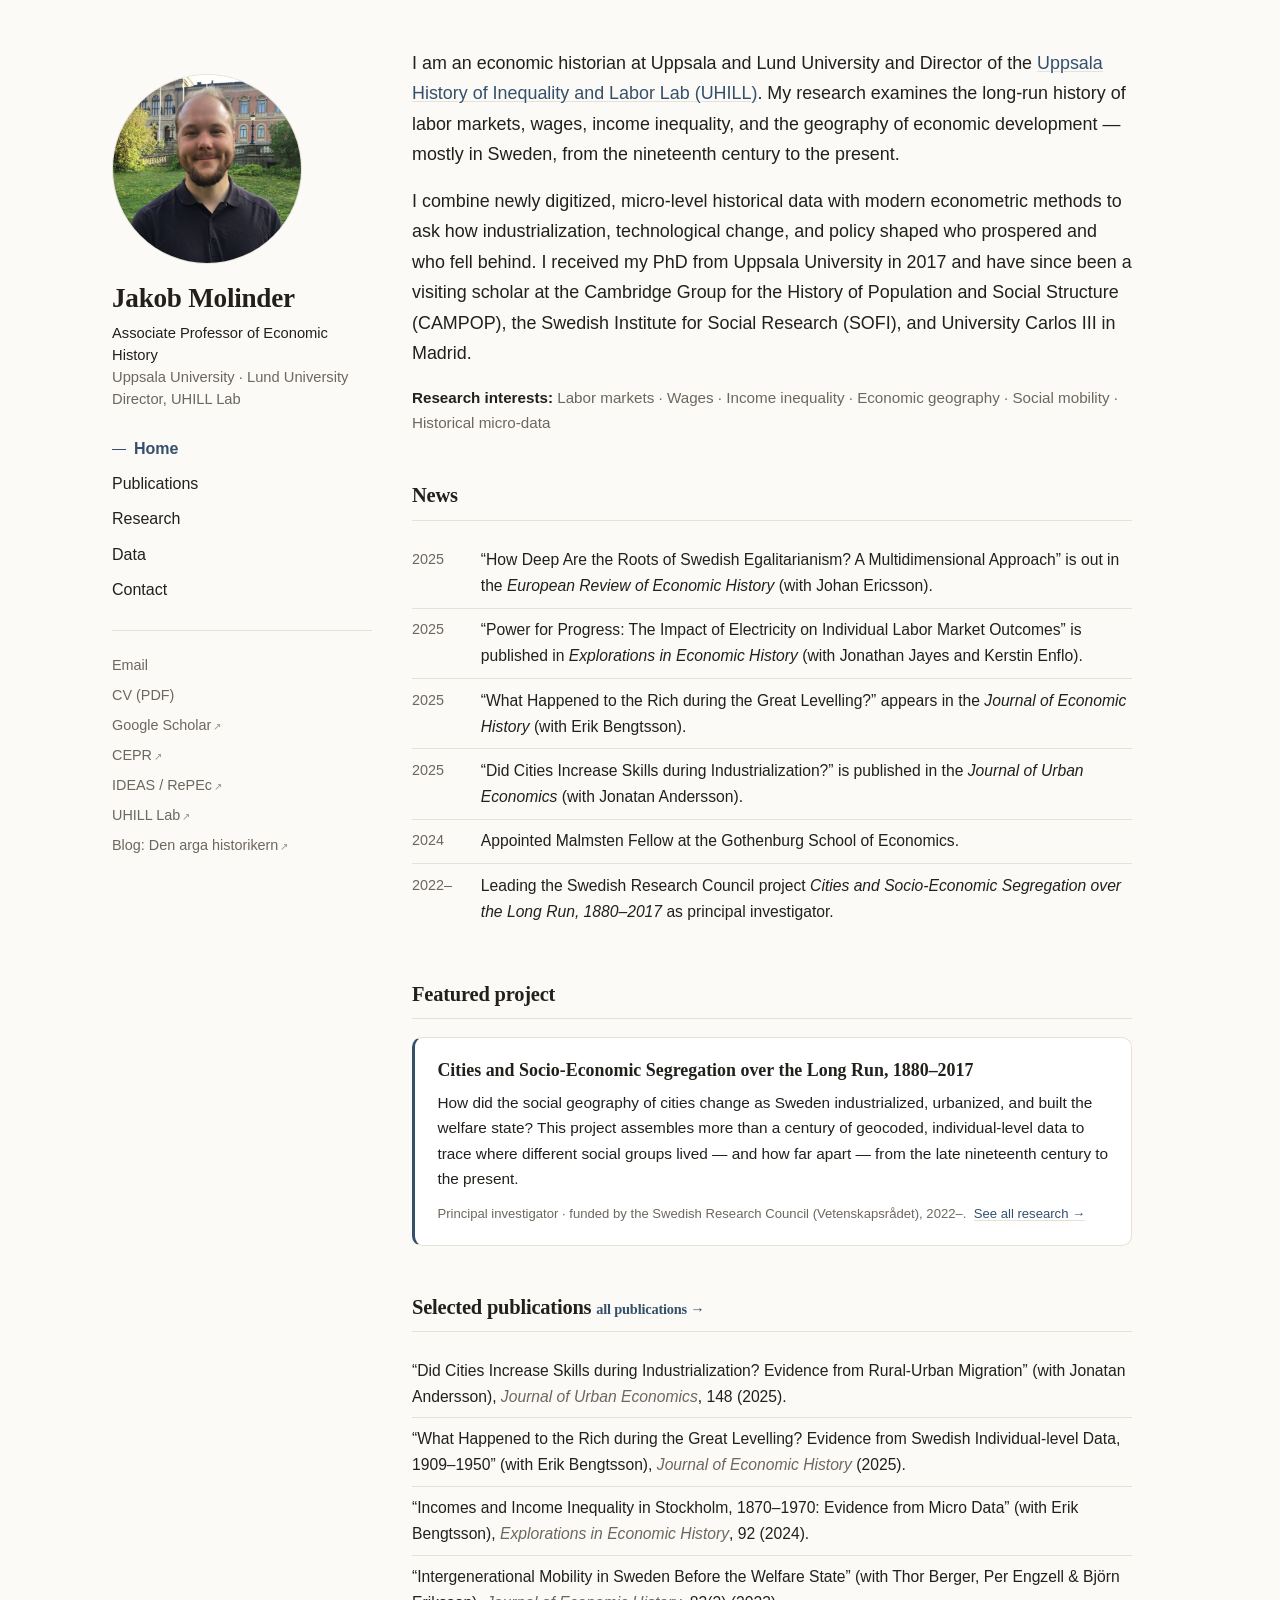
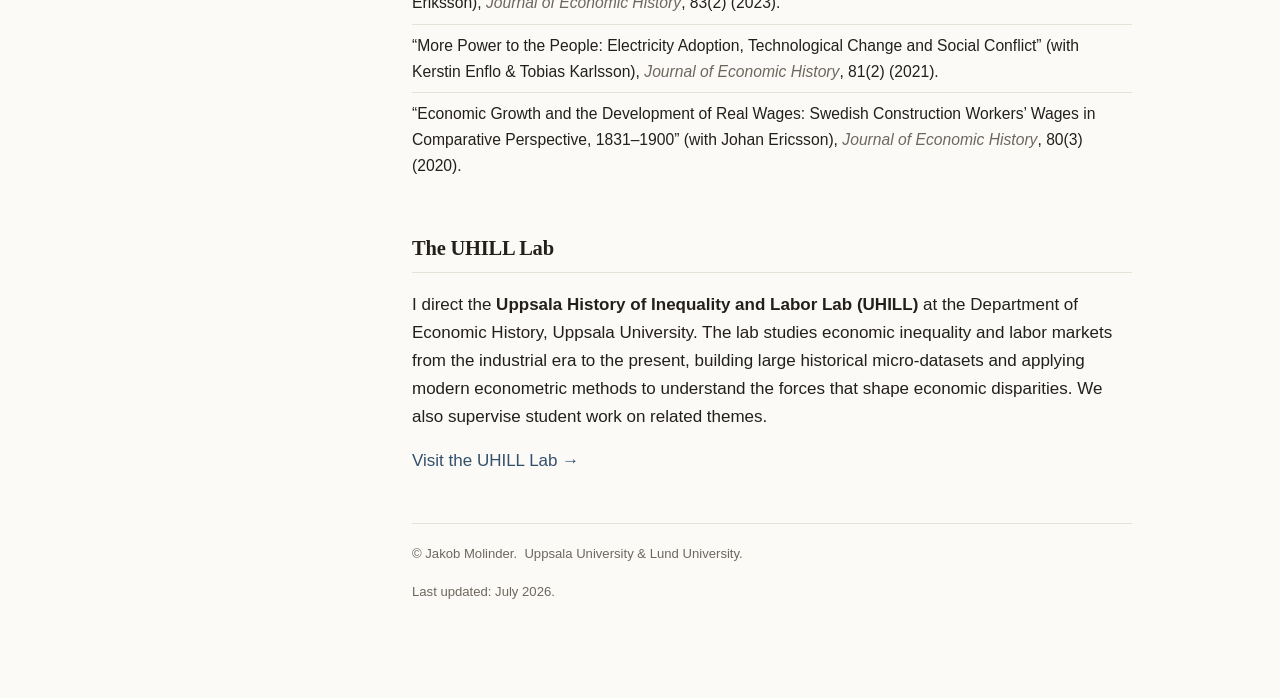
==== index.html @ d07f3fa7 "Initial commit: static personal academic site Rebuild of jakobmolinder.com as a dependency-free stat" ====
<!DOCTYPE html>
<html lang="en">
<head>
  <meta charset="utf-8">
  <meta name="viewport" content="width=device-width, initial-scale=1">
  <title>Jakob Molinder — Economic Historian</title>
  <meta name="description" content="Jakob Molinder is an economic historian at Uppsala and Lund University and Director of the Uppsala History of Inequality and Labor Lab (UHILL). Research on labor markets, wages, inequality and the geography of economic development.">
  <link rel="canonical" href="https://jakobmolinder.com/">
  <link rel="icon" href="assets/img/favicon.svg" type="image/svg+xml">
  <link rel="icon" href="assets/img/favicon-48.png" sizes="48x48">
  <link rel="apple-touch-icon" href="assets/img/apple-touch-icon.png">
  <meta name="twitter:card" content="summary">
  <link rel="stylesheet" href="css/style.css">
  <!-- Open Graph -->
  <meta property="og:type" content="website">
  <meta property="og:title" content="Jakob Molinder — Economic Historian">
  <meta property="og:description" content="Economic historian at Uppsala and Lund University; Director of the UHILL Lab. Labor markets, wages, inequality and economic geography.">
  <meta property="og:url" content="https://jakobmolinder.com/">
  <meta property="og:image" content="https://jakobmolinder.com/assets/img/jakob-molinder.jpg">
  <meta property="og:image:alt" content="Jakob Molinder">
  <script type="application/ld+json">
  {
    "@context": "https://schema.org",
    "@type": "Person",
    "name": "Jakob Molinder",
    "jobTitle": "Associate Professor of Economic History",
    "url": "https://jakobmolinder.com/",
    "image": "https://jakobmolinder.com/assets/img/jakob-molinder.jpg",
    "affiliation": [
      { "@type": "Organization", "name": "Uppsala University" },
      { "@type": "Organization", "name": "Lund University" }
    ],
    "sameAs": [
      "https://scholar.google.se/citations?user=_pGQ968AAAAJ&hl=en",
      "https://cepr.org/about/people/jakob-molinder",
      "https://ideas.repec.org/f/pmo867.html",
      "https://www.uu.se/en/research/uppsala-history-of-inequality-and-labor-lab"
    ]
  }
  </script>
</head>
<body>
<a class="skip" href="#main">Skip to content</a>
<div class="layout">

  <!-- ============ SIDEBAR (identical on every page) ============ -->
  <aside class="sidebar">
    <img class="sidebar__photo" src="assets/img/jakob-molinder.jpg" alt="Portrait of Jakob Molinder" width="190" height="190">
    <p class="sidebar__name"><a href="index.html">Jakob Molinder</a></p>
    <p class="sidebar__title">
      <span class="role">Associate Professor of Economic History</span><br>
      Uppsala University &middot; Lund University<br>
      Director, UHILL Lab
    </p>

    <nav class="nav" aria-label="Primary">
      <a href="index.html" class="is-active">Home</a>
      <a href="publications.html">Publications</a>
      <a href="research.html">Research</a>
      <a href="data.html">Data</a>
      <a href="contact.html">Contact</a>
    </nav>

    <hr class="sidebar__divider">

    <ul class="links">
      <li><a href="mailto:jakob.molinder@ekhist.uu.se">Email</a></li>
      <li><a href="assets/cv.pdf">CV (PDF)</a></li>
      <li><a href="https://scholar.google.se/citations?user=_pGQ968AAAAJ&hl=en" rel="noopener">Google Scholar<span class="ext">&#8599;</span></a></li>
      <li><a href="https://cepr.org/about/people/jakob-molinder" rel="noopener">CEPR<span class="ext">&#8599;</span></a></li>
      <li><a href="https://ideas.repec.org/f/pmo867.html" rel="noopener">IDEAS / RePEc<span class="ext">&#8599;</span></a></li>
      <li><a href="https://www.uu.se/en/research/uppsala-history-of-inequality-and-labor-lab" rel="noopener">UHILL Lab<span class="ext">&#8599;</span></a></li>
      <li><a href="https://denargahistorikern.com/" rel="noopener">Blog: Den arga historikern<span class="ext">&#8599;</span></a></li>
      <!-- Add ORCID / Bluesky / X here if you like, e.g.:
      <li><a href="https://orcid.org/YOUR-ID" rel="noopener">ORCID<span class="ext">&#8599;</span></a></li> -->
    </ul>
  </aside>

  <!-- ============ CONTENT ============ -->
  <main class="content" id="main">

    <h1 class="visually-hidden">Jakob Molinder — Economic Historian</h1>

    <div class="lead">
      <p>I am an economic historian at Uppsala and Lund University and Director of the
      <a href="https://www.uu.se/en/research/uppsala-history-of-inequality-and-labor-lab" rel="noopener">Uppsala History of Inequality and Labor Lab (UHILL)</a>.
      My research examines the long-run history of labor markets, wages, income inequality,
      and the geography of economic development &mdash; mostly in Sweden, from the nineteenth
      century to the present.</p>

      <p>I combine newly digitized, micro-level historical data with modern econometric methods
      to ask how industrialization, technological change, and policy shaped who prospered and
      who fell behind. I received my PhD from Uppsala University in 2017 and have since been a
      visiting scholar at the Cambridge Group for the History of Population and Social Structure
      (CAMPOP), the Swedish Institute for Social Research (SOFI), and University Carlos&nbsp;III
      in Madrid.</p>
    </div>

    <p class="tags"><span class="label">Research interests:</span> Labor markets &middot; Wages &middot; Income inequality &middot; Economic geography &middot; Social mobility &middot; Historical micro-data</p>

    <!-- NEWS -->
    <section class="section" aria-labelledby="news-h">
      <h2 class="section__head" id="news-h">News</h2>
      <ul class="news">
        <li><span class="yr">2025</span><span class="what">&ldquo;How Deep Are the Roots of Swedish Egalitarianism? A Multidimensional Approach&rdquo; is out in the <em>European Review of Economic History</em> (with Johan Ericsson).</span></li>
        <li><span class="yr">2025</span><span class="what">&ldquo;Power for Progress: The Impact of Electricity on Individual Labor Market Outcomes&rdquo; is published in <em>Explorations in Economic History</em> (with Jonathan Jayes and Kerstin Enflo).</span></li>
        <li><span class="yr">2025</span><span class="what">&ldquo;What Happened to the Rich during the Great Levelling?&rdquo; appears in the <em>Journal of Economic History</em> (with Erik Bengtsson).</span></li>
        <li><span class="yr">2025</span><span class="what">&ldquo;Did Cities Increase Skills during Industrialization?&rdquo; is published in the <em>Journal of Urban Economics</em> (with Jonatan Andersson).</span></li>
        <li><span class="yr">2024</span><span class="what">Appointed Malmsten Fellow at the Gothenburg School of Economics.</span></li>
        <li><span class="yr">2022&ndash;</span><span class="what">Leading the Swedish Research Council project <em>Cities and Socio-Economic Segregation over the Long Run, 1880&ndash;2017</em> as principal investigator.</span></li>
      </ul>
    </section>

    <!-- FEATURED PROJECT -->
    <section class="section" aria-labelledby="feat-h">
      <h2 class="section__head" id="feat-h">Featured project</h2>
      <div class="card">
        <h3>Cities and Socio-Economic Segregation over the Long Run, 1880&ndash;2017</h3>
        <p>How did the social geography of cities change as Sweden industrialized, urbanized,
        and built the welfare state? This project assembles more than a century of geocoded,
        individual-level data to trace where different social groups lived &mdash; and how far
        apart &mdash; from the late nineteenth century to the present.</p>
        <p class="meta">Principal investigator &middot; funded by the Swedish Research Council (Vetenskapsrådet), 2022&ndash;. &nbsp;<a href="research.html">See all research &rarr;</a></p>
      </div>
    </section>

    <!-- SELECTED PUBLICATIONS -->
    <section class="section" aria-labelledby="pubs-h">
      <h2 class="section__head" id="pubs-h">Selected publications <a class="section__more" href="publications.html">all publications &rarr;</a></h2>
      <ul class="selected">
        <li>&ldquo;Did Cities Increase Skills during Industrialization? Evidence from Rural-Urban Migration&rdquo; (with Jonatan Andersson), <span class="venue">Journal of Urban Economics</span>, 148 (2025).</li>
        <li>&ldquo;What Happened to the Rich during the Great Levelling? Evidence from Swedish Individual-level Data, 1909&ndash;1950&rdquo; (with Erik Bengtsson), <span class="venue">Journal of Economic History</span> (2025).</li>
        <li>&ldquo;Incomes and Income Inequality in Stockholm, 1870&ndash;1970: Evidence from Micro Data&rdquo; (with Erik Bengtsson), <span class="venue">Explorations in Economic History</span>, 92 (2024).</li>
        <li>&ldquo;Intergenerational Mobility in Sweden Before the Welfare State&rdquo; (with Thor Berger, Per Engzell &amp; Björn Eriksson), <span class="venue">Journal of Economic History</span>, 83(2) (2023).</li>
        <li>&ldquo;More Power to the People: Electricity Adoption, Technological Change and Social Conflict&rdquo; (with Kerstin Enflo &amp; Tobias Karlsson), <span class="venue">Journal of Economic History</span>, 81(2) (2021).</li>
        <li>&ldquo;Economic Growth and the Development of Real Wages: Swedish Construction Workers&rsquo; Wages in Comparative Perspective, 1831&ndash;1900&rdquo; (with Johan Ericsson), <span class="venue">Journal of Economic History</span>, 80(3) (2020).</li>
      </ul>
    </section>

    <!-- UHILL -->
    <section class="section" aria-labelledby="uhill-h">
      <h2 class="section__head" id="uhill-h">The UHILL Lab</h2>
      <p>I direct the <strong>Uppsala History of Inequality and Labor Lab (UHILL)</strong> at the
      Department of Economic History, Uppsala University. The lab studies economic inequality
      and labor markets from the industrial era to the present, building large historical
      micro-datasets and applying modern econometric methods to understand the forces that
      shape economic disparities. We also supervise student work on related themes.</p>
      <p><a href="https://www.uu.se/en/research/uppsala-history-of-inequality-and-labor-lab" rel="noopener">Visit the UHILL Lab &rarr;</a></p>
    </section>

    <footer class="footer">
      <p>&copy; Jakob Molinder. &nbsp;Uppsala University &amp; Lund University.</p>
      <p>Last updated: July 2026.</p>
    </footer>

  </main>
</div>
</body>
</html>
---- css/style.css ----
/* ============================================================
   Jakob Molinder — personal academic site
   Single stylesheet. No external dependencies, no tracking.
   Layout: fixed sidebar (desktop) → stacked banner (mobile).
   ============================================================ */

:root {
  --bg:      #fbfaf7;
  --surface: #ffffff;
  --text:    #23201c;
  --muted:   #6d675e;
  --accent:  #34506b;
  --accent-hover: #223749;
  --rule:    #e7e2d8;
  --tag-bg:  #f1ece2;
  --tag-text:#5a544b;
  --on-accent:#ffffff;
  --serif: "Iowan Old Style", "Palatino Linotype", Palatino, "Book Antiqua", Georgia, "Times New Roman", serif;
  --sans:  -apple-system, BlinkMacSystemFont, "Segoe UI", Roboto, Helvetica, Arial, sans-serif;
  --maxw: 720px;
  --sidebar-w: 260px;
}

@media (prefers-color-scheme: dark) {
  :root {
    --bg:      #14161a;
    --surface: #20242b;
    --text:    #e7e3db;
    --muted:   #9d968b;
    --accent:  #8fb6d6;
    --accent-hover: #b3cfe6;
    --rule:    #333840;
    --tag-bg:  #23272e;
    --tag-text:#b7b0a4;
    --on-accent:#14161a;
  }
}

/* ---------- reset / base ---------- */
*, *::before, *::after { box-sizing: border-box; }
html { -webkit-text-size-adjust: 100%; scroll-behavior: smooth; }
@media (prefers-reduced-motion: reduce) { html { scroll-behavior: auto; } }
.visually-hidden {
  position: absolute; width: 1px; height: 1px; padding: 0; margin: -1px;
  overflow: hidden; clip: rect(0 0 0 0); clip-path: inset(50%); white-space: nowrap; border: 0;
}
body {
  margin: 0;
  background: var(--bg);
  color: var(--text);
  font-family: var(--sans);
  font-size: 17px;
  line-height: 1.65;
  -webkit-font-smoothing: antialiased;
  text-rendering: optimizeLegibility;
}
img { max-width: 100%; height: auto; display: block; }

a {
  color: var(--accent);
  text-decoration: none;
  transition: color .15s ease;
}
a:hover { color: var(--accent-hover); text-decoration: underline; text-underline-offset: 2px; }
a:focus-visible { outline: 2px solid var(--accent); outline-offset: 2px; border-radius: 2px; }

/* ---------- layout ---------- */
.layout {
  display: flex;
  align-items: flex-start;
  gap: 2.5rem;
  max-width: 1120px;
  margin: 0 auto;
  padding: 0 2rem;
}

/* ---------- sidebar ---------- */
.sidebar {
  width: var(--sidebar-w);
  flex: 0 0 var(--sidebar-w);
  position: sticky;
  top: 2rem;
  align-self: flex-start;
  max-height: calc(100vh - 3rem);
  overflow-y: auto;
  padding: 2.6rem 0 2rem;
}
.sidebar__photo {
  width: 190px;
  height: 190px;
  border-radius: 50%;
  object-fit: cover;
  object-position: 50% 22%;
  border: 1px solid var(--rule);
  margin-bottom: 1.2rem;
}
.sidebar__name {
  font-family: var(--serif);
  font-size: 1.7rem;
  line-height: 1.15;
  font-weight: 600;
  margin: 0 0 .5rem;
  letter-spacing: -0.01em;
}
.sidebar__name a { color: inherit; }
.sidebar__name a:hover { color: inherit; text-decoration: none; }
.sidebar__title {
  font-size: .92rem;
  color: var(--muted);
  line-height: 1.5;
  margin: 0 0 1.3rem;
}
.sidebar__title .role { color: var(--text); font-weight: 500; }

/* nav */
.nav { margin: 0 0 1.4rem; }
.nav a {
  display: block;
  font-size: 1rem;
  padding: .28rem 0;
  color: var(--text);
  border: 0;
}
.nav a:hover { color: var(--accent); text-decoration: none; }
.nav a.is-active {
  color: var(--accent);
  font-weight: 600;
}
.nav a.is-active::before {
  content: "";
  display: inline-block;
  width: 14px;
  height: 1px;
  background: var(--accent);
  vertical-align: middle;
  margin-right: 8px;
}

.sidebar__divider { border: 0; border-top: 1px solid var(--rule); margin: 1.2rem 0; }

/* link list */
.links { list-style: none; margin: 0; padding: 0; }
.links li { margin: 0; }
.links a {
  display: inline-block;
  font-size: .9rem;
  padding: .2rem 0;
  color: var(--muted);
}
.links a:hover { color: var(--accent); text-decoration: none; }
.links a .ext { font-size: .72em; opacity: .7; margin-left: 2px; }

/* ---------- content ---------- */
.content {
  flex: 1 1 auto;
  min-width: 0;
  max-width: var(--maxw);
  padding: 3rem 0 5rem;
}
.content > *:first-child { margin-top: 0; }

.lead {
  font-size: 1.12rem;
  line-height: 1.7;
}
.lead p:first-child { margin-top: 0; }

/* research-interests line */
.tags {
  margin: .1rem 0 0;
  font-size: .95rem;
  color: var(--muted);
}
.tags .label { color: var(--text); font-weight: 600; }

/* persistent, subtle underline for in-prose links (nav/pills stay clean) */
.lead a, .news a, .card a, .selected a, .contact-block a, .dataset p a {
  text-decoration: underline;
  text-underline-offset: 2px;
  text-decoration-thickness: 1px;
  text-decoration-color: var(--rule);
}
.lead a:hover, .news a:hover, .card a:hover, .selected a:hover,
.contact-block a:hover, .dataset p a:hover { text-decoration-color: var(--accent); }

h1.page-title {
  font-family: var(--serif);
  font-size: 2rem;
  font-weight: 600;
  letter-spacing: -0.015em;
  margin: 0 0 1.4rem;
}

.section { margin-top: 2.8rem; }
.section__head {
  font-family: var(--serif);
  font-size: 1.28rem;
  font-weight: 600;
  margin: 0 0 1.1rem;
  padding-bottom: .4rem;
  border-bottom: 1px solid var(--rule);
  letter-spacing: -0.01em;
}
.section__more { font-size: .9rem; }

/* news feed */
.news { list-style: none; margin: 0; padding: 0; }
.news li {
  display: grid;
  grid-template-columns: 3.4rem 1fr;
  gap: .9rem;
  padding: .55rem 0;
  border-bottom: 1px solid var(--rule);
}
.news li:last-child { border-bottom: 0; }
.news .yr {
  font-variant-numeric: tabular-nums;
  color: var(--muted);
  font-size: .9rem;
  padding-top: .05rem;
}
.news .what { font-size: .98rem; }

/* featured card */
.card {
  background: var(--surface);
  border: 1px solid var(--rule);
  border-left: 3px solid var(--accent);
  border-radius: 10px;
  padding: 1.3rem 1.4rem;
}
.card h3 {
  font-family: var(--serif);
  font-size: 1.12rem;
  margin: 0 0 .5rem;
  line-height: 1.3;
}
.card p { margin: .4rem 0 0; font-size: .96rem; color: var(--text); }
.card .meta { font-size: .82rem; color: var(--muted); margin-top: .7rem; }

/* publications */
.pub-group { margin-top: 2.4rem; }
.pub-list { list-style: none; margin: 0; padding: 0; }
.pub {
  padding: .95rem 0;
  border-bottom: 1px solid var(--rule);
}
.pub:last-child { border-bottom: 0; }
.pub .title { font-weight: 600; }
.pub .authors { color: var(--text); }
.pub .venue { color: var(--muted); font-style: italic; }
.pub .yr { color: var(--muted); }
.pub-links {
  margin-top: .35rem;
  display: flex;
  flex-wrap: wrap;
  gap: .4rem;
}
.pub-links a {
  font-size: .78rem;
  padding: .16rem .6rem;
  background: transparent;
  color: var(--accent);
  border: 1px solid var(--rule);
  border-radius: 4px;
  line-height: 1.6;
}
.pub-links a:hover,
.pub-links a:focus-visible { background: var(--accent); color: var(--on-accent); border-color: var(--accent); text-decoration: none; }

/* selected pubs (compact) */
.selected { list-style: none; margin: 0; padding: 0; }
.selected li { padding: .5rem 0; border-bottom: 1px solid var(--rule); font-size: .98rem; }
.selected li:last-child { border-bottom: 0; }
.selected .venue { color: var(--muted); font-style: italic; }

/* datasets */
.dataset {
  padding: 1.2rem 0;
  border-bottom: 1px solid var(--rule);
}
.dataset:last-child { border-bottom: 0; }
.dataset h2 { font-family: var(--serif); font-size: 1.1rem; margin: 0 0 .35rem; }
.dataset p { margin: .3rem 0 .6rem; font-size: .96rem; }
.dataset .files { display: flex; flex-wrap: wrap; gap: .5rem; }
.dataset .files a {
  font-size: .82rem;
  padding: .2rem .7rem;
  border: 1px solid var(--rule);
  border-radius: 5px;
  color: var(--accent);
}
.dataset .files a:hover,
.dataset .files a:focus-visible { background: var(--accent); color: var(--on-accent); border-color: var(--accent); text-decoration: none; }

/* contact */
.contact-block { margin-bottom: 1.8rem; }
.contact-block h2 { font-family: var(--serif); font-size: 1.1rem; margin: 0 0 .3rem; }
.contact-block p { margin: .15rem 0; color: var(--text); }
.contact-block .muted { color: var(--muted); }

/* misc */
p { margin: 0 0 1rem; }
strong { font-weight: 600; }
.footer {
  margin-top: 3rem;
  padding-top: 1.2rem;
  border-top: 1px solid var(--rule);
  font-size: .82rem;
  color: var(--muted);
}

/* skip link */
.skip {
  position: absolute; left: -9999px; top: 0;
  background: var(--accent); color: var(--on-accent); padding: .5rem .9rem; border-radius: 0 0 6px 0; z-index: 10;
}
.skip:focus { left: 0; }

/* ---------- responsive ---------- */
@media (max-width: 880px) {
  .layout { display: block; padding: 0 1.3rem; }
  .sidebar {
    position: static;
    width: auto;
    flex: none;
    height: auto;
    overflow: visible;
    padding: 2rem 0 1.4rem;
    text-align: center;
    border-bottom: 1px solid var(--rule);
  }
  .sidebar__photo { margin: 0 auto 1.1rem; width: 150px; height: 150px; }
  .sidebar__title { margin-bottom: 1.2rem; }
  .nav {
    display: flex;
    flex-wrap: wrap;
    justify-content: center;
    gap: .3rem 1.3rem;
    margin-bottom: 1.2rem;
  }
  .nav a { padding: .2rem 0; }
  .nav a.is-active::before { display: none; }
  .sidebar__divider { display: none; }
  .links {
    display: flex;
    flex-wrap: wrap;
    justify-content: center;
    gap: .35rem 1.1rem;
    margin-top: .3rem;
  }
  .links a { padding: .38rem 0; }
  .content { padding: 2.2rem 0 3.5rem; max-width: none; }
  .news li { grid-template-columns: 3rem 1fr; }
}

@media (max-width: 460px) {
  body { font-size: 16px; }
  .layout { padding: 0 1rem; }
}
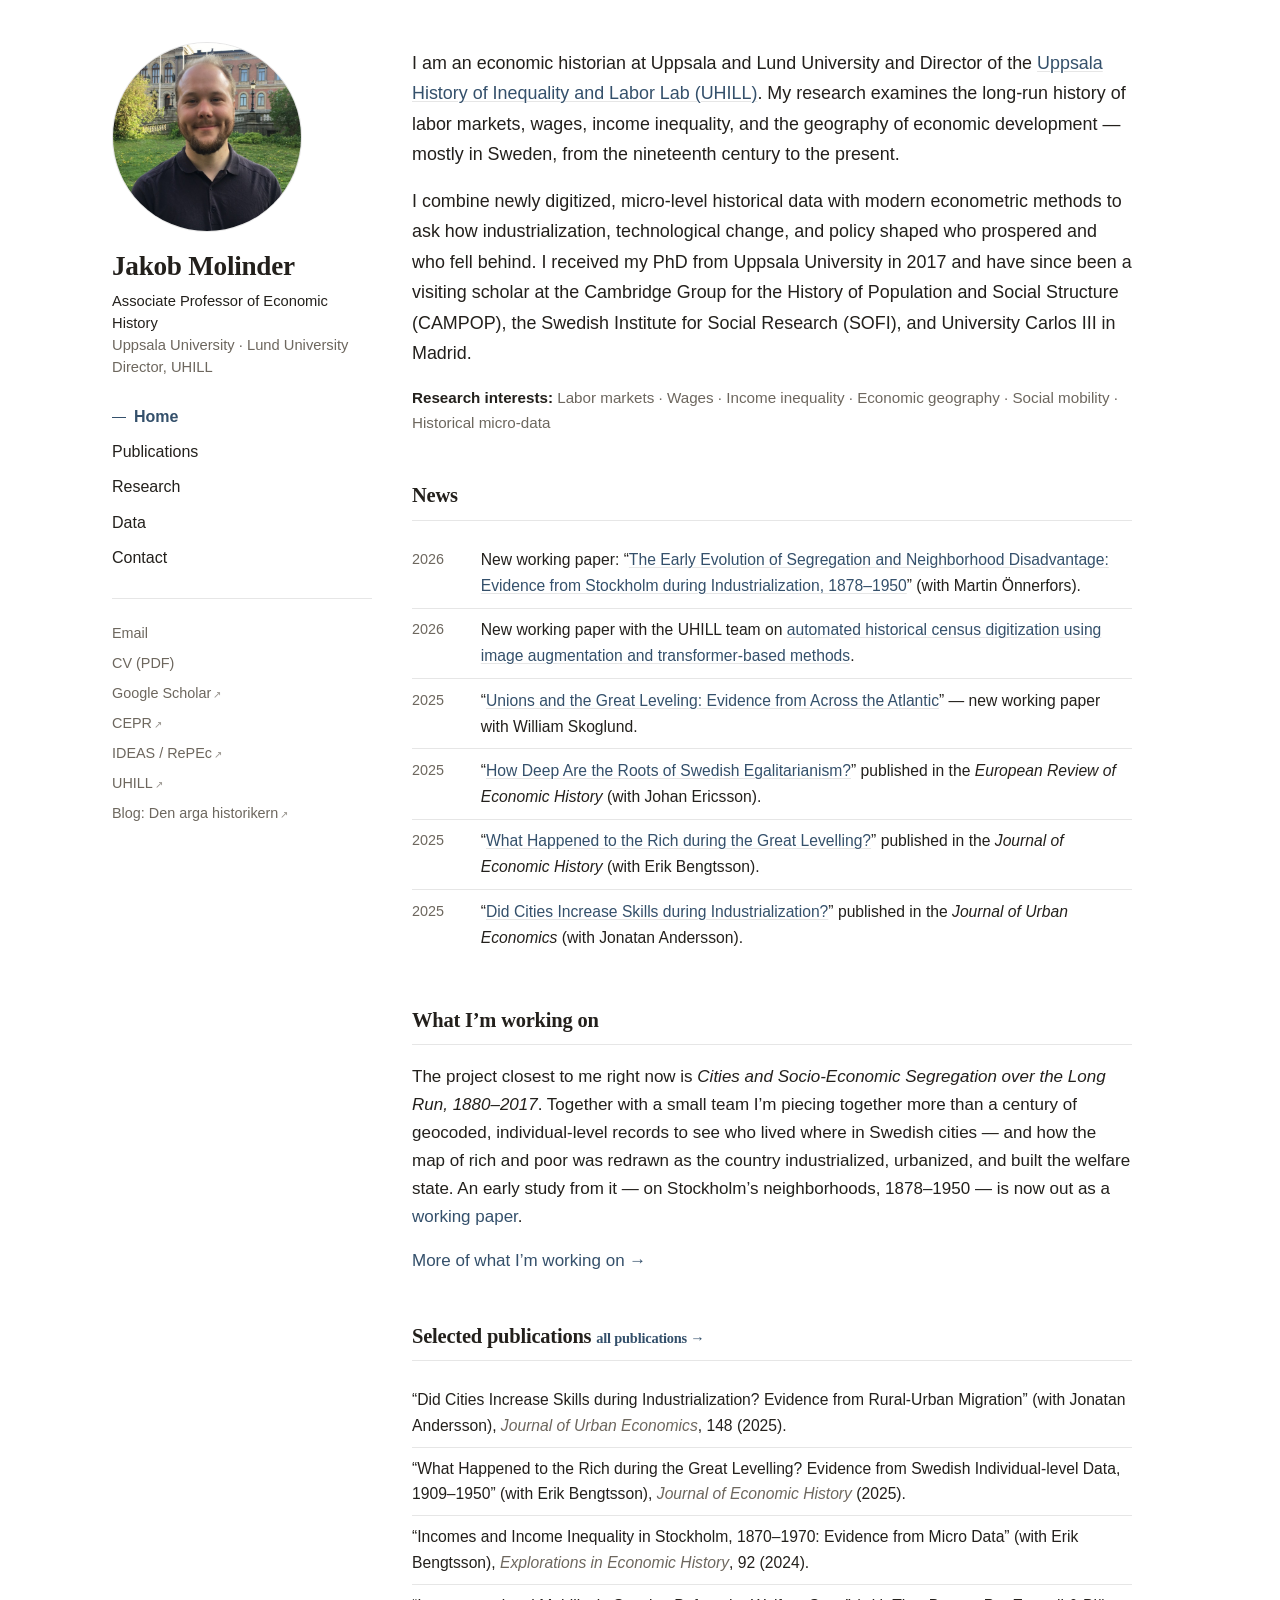
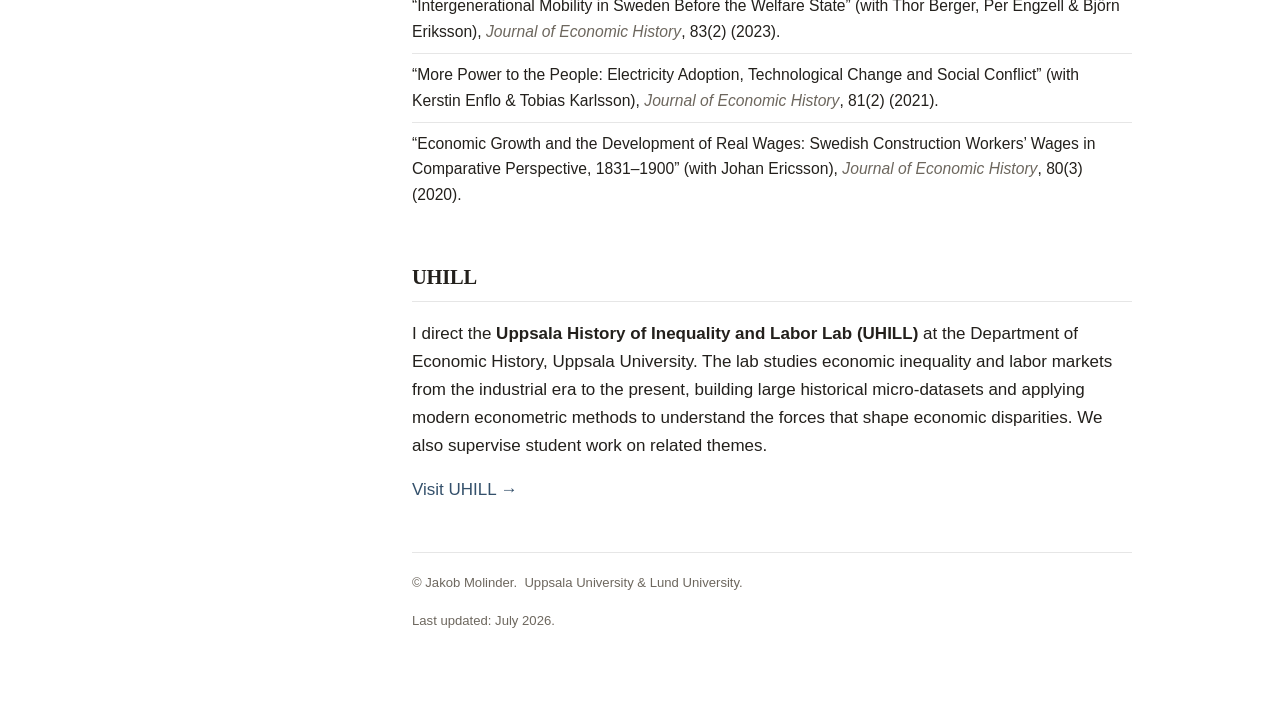
==== commit f8a686de: "Link news items to their papers (title becomes a link) Co-Authored-By: Claude Opus 4.8 (1M context) " ====
--- a/index.html
+++ b/index.html
@@ -5,7 +5,7 @@
   <meta name="viewport" content="width=device-width, initial-scale=1">
   <title>Jakob Molinder — Economic Historian</title>
   <meta name="description" content="Jakob Molinder is an economic historian at Uppsala and Lund University and Director of the Uppsala History of Inequality and Labor Lab (UHILL). Research on labor markets, wages, inequality and the geography of economic development.">
-  <link rel="canonical" href="https://jakobmolinder.com/">
+  <link rel="canonical" href="https://jakobmolinder-uu.github.io/">
   <link rel="icon" href="assets/img/favicon.svg" type="image/svg+xml">
   <link rel="icon" href="assets/img/favicon-48.png" sizes="48x48">
   <link rel="apple-touch-icon" href="assets/img/apple-touch-icon.png">
@@ -14,9 +14,9 @@
   <!-- Open Graph -->
   <meta property="og:type" content="website">
   <meta property="og:title" content="Jakob Molinder — Economic Historian">
-  <meta property="og:description" content="Economic historian at Uppsala and Lund University; Director of the UHILL Lab. Labor markets, wages, inequality and economic geography.">
-  <meta property="og:url" content="https://jakobmolinder.com/">
-  <meta property="og:image" content="https://jakobmolinder.com/assets/img/jakob-molinder.jpg">
+  <meta property="og:description" content="Economic historian at Uppsala and Lund University; Director of the UHILL. Labor markets, wages, inequality and economic geography.">
+  <meta property="og:url" content="https://jakobmolinder-uu.github.io/">
+  <meta property="og:image" content="https://jakobmolinder-uu.github.io/assets/img/jakob-molinder.jpg">
   <meta property="og:image:alt" content="Jakob Molinder">
   <script type="application/ld+json">
   {
@@ -24,8 +24,8 @@
     "@type": "Person",
     "name": "Jakob Molinder",
     "jobTitle": "Associate Professor of Economic History",
-    "url": "https://jakobmolinder.com/",
-    "image": "https://jakobmolinder.com/assets/img/jakob-molinder.jpg",
+    "url": "https://jakobmolinder-uu.github.io/",
+    "image": "https://jakobmolinder-uu.github.io/assets/img/jakob-molinder.jpg",
     "affiliation": [
       { "@type": "Organization", "name": "Uppsala University" },
       { "@type": "Organization", "name": "Lund University" }
@@ -50,7 +50,7 @@
     <p class="sidebar__title">
       <span class="role">Associate Professor of Economic History</span><br>
       Uppsala University &middot; Lund University<br>
-      Director, UHILL Lab
+      Director, UHILL
     </p>
 
     <nav class="nav" aria-label="Primary">
@@ -69,7 +69,7 @@
       <li><a href="https://scholar.google.se/citations?user=_pGQ968AAAAJ&hl=en" rel="noopener">Google Scholar<span class="ext">&#8599;</span></a></li>
       <li><a href="https://cepr.org/about/people/jakob-molinder" rel="noopener">CEPR<span class="ext">&#8599;</span></a></li>
       <li><a href="https://ideas.repec.org/f/pmo867.html" rel="noopener">IDEAS / RePEc<span class="ext">&#8599;</span></a></li>
-      <li><a href="https://www.uu.se/en/research/uppsala-history-of-inequality-and-labor-lab" rel="noopener">UHILL Lab<span class="ext">&#8599;</span></a></li>
+      <li><a href="https://www.uu.se/en/research/uppsala-history-of-inequality-and-labor-lab" rel="noopener">UHILL<span class="ext">&#8599;</span></a></li>
       <li><a href="https://denargahistorikern.com/" rel="noopener">Blog: Den arga historikern<span class="ext">&#8599;</span></a></li>
       <!-- Add ORCID / Bluesky / X here if you like, e.g.:
       <li><a href="https://orcid.org/YOUR-ID" rel="noopener">ORCID<span class="ext">&#8599;</span></a></li> -->
@@ -102,26 +102,26 @@
     <section class="section" aria-labelledby="news-h">
       <h2 class="section__head" id="news-h">News</h2>
       <ul class="news">
-        <li><span class="yr">2025</span><span class="what">&ldquo;How Deep Are the Roots of Swedish Egalitarianism? A Multidimensional Approach&rdquo; is out in the <em>European Review of Economic History</em> (with Johan Ericsson).</span></li>
-        <li><span class="yr">2025</span><span class="what">&ldquo;Power for Progress: The Impact of Electricity on Individual Labor Market Outcomes&rdquo; is published in <em>Explorations in Economic History</em> (with Jonathan Jayes and Kerstin Enflo).</span></li>
-        <li><span class="yr">2025</span><span class="what">&ldquo;What Happened to the Rich during the Great Levelling?&rdquo; appears in the <em>Journal of Economic History</em> (with Erik Bengtsson).</span></li>
-        <li><span class="yr">2025</span><span class="what">&ldquo;Did Cities Increase Skills during Industrialization?&rdquo; is published in the <em>Journal of Urban Economics</em> (with Jonatan Andersson).</span></li>
-        <li><span class="yr">2024</span><span class="what">Appointed Malmsten Fellow at the Gothenburg School of Economics.</span></li>
-        <li><span class="yr">2022&ndash;</span><span class="what">Leading the Swedish Research Council project <em>Cities and Socio-Economic Segregation over the Long Run, 1880&ndash;2017</em> as principal investigator.</span></li>
+        <li><span class="yr">2026</span><span class="what">New working paper: &ldquo;<a href="https://ehes.org/wp/EHES_294.pdf" rel="noopener">The Early Evolution of Segregation and Neighborhood Disadvantage: Evidence from Stockholm during Industrialization, 1878&ndash;1950</a>&rdquo; (with Martin Önnerfors).</span></li>
+        <li><span class="yr">2026</span><span class="what">New working paper with the UHILL team on <a href="https://ehes.org/wp-content/uploads/2026/02/EHES_298.pdf" rel="noopener">automated historical census digitization using image augmentation and transformer-based methods</a>.</span></li>
+        <li><span class="yr">2025</span><span class="what">&ldquo;<a href="https://ehes.org/wp/EHES_292.pdf" rel="noopener">Unions and the Great Leveling: Evidence from Across the Atlantic</a>&rdquo; &mdash; new working paper with William Skoglund.</span></li>
+        <li><span class="yr">2025</span><span class="what">&ldquo;<a href="https://doi.org/10.1093/ereh/heaf008" rel="noopener">How Deep Are the Roots of Swedish Egalitarianism?</a>&rdquo; published in the <em>European Review of Economic History</em> (with Johan Ericsson).</span></li>
+        <li><span class="yr">2025</span><span class="what">&ldquo;<a href="https://lup.lub.lu.se/search/files/108841662/LUPEH_230.pdf" rel="noopener">What Happened to the Rich during the Great Levelling?</a>&rdquo; published in the <em>Journal of Economic History</em> (with Erik Bengtsson).</span></li>
+        <li><span class="yr">2025</span><span class="what">&ldquo;<a href="https://journals.uu.se/upeh/article/view/578" rel="noopener">Did Cities Increase Skills during Industrialization?</a>&rdquo; published in the <em>Journal of Urban Economics</em> (with Jonatan Andersson).</span></li>
       </ul>
     </section>
 
-    <!-- FEATURED PROJECT -->
+    <!-- WHAT I'M WORKING ON -->
     <section class="section" aria-labelledby="feat-h">
-      <h2 class="section__head" id="feat-h">Featured project</h2>
-      <div class="card">
-        <h3>Cities and Socio-Economic Segregation over the Long Run, 1880&ndash;2017</h3>
-        <p>How did the social geography of cities change as Sweden industrialized, urbanized,
-        and built the welfare state? This project assembles more than a century of geocoded,
-        individual-level data to trace where different social groups lived &mdash; and how far
-        apart &mdash; from the late nineteenth century to the present.</p>
-        <p class="meta">Principal investigator &middot; funded by the Swedish Research Council (Vetenskapsrådet), 2022&ndash;. &nbsp;<a href="research.html">See all research &rarr;</a></p>
-      </div>
+      <h2 class="section__head" id="feat-h">What I&rsquo;m working on</h2>
+      <p>The project closest to me right now is <em>Cities and Socio-Economic Segregation over the
+      Long Run, 1880&ndash;2017</em>. Together with a small team I&rsquo;m piecing together more than
+      a century of geocoded, individual-level records to see who lived where in Swedish cities
+      &mdash; and how the map of rich and poor was redrawn as the country industrialized, urbanized,
+      and built the welfare state. An early study from it &mdash; on Stockholm&rsquo;s neighborhoods,
+      1878&ndash;1950 &mdash; is now out as a
+      <a href="https://ehes.org/wp/EHES_294.pdf" rel="noopener">working paper</a>.</p>
+      <p><a href="research.html">More of what I&rsquo;m working on &rarr;</a></p>
     </section>
 
     <!-- SELECTED PUBLICATIONS -->
@@ -139,13 +139,13 @@
 
     <!-- UHILL -->
     <section class="section" aria-labelledby="uhill-h">
-      <h2 class="section__head" id="uhill-h">The UHILL Lab</h2>
+      <h2 class="section__head" id="uhill-h">UHILL</h2>
       <p>I direct the <strong>Uppsala History of Inequality and Labor Lab (UHILL)</strong> at the
       Department of Economic History, Uppsala University. The lab studies economic inequality
       and labor markets from the industrial era to the present, building large historical
       micro-datasets and applying modern econometric methods to understand the forces that
       shape economic disparities. We also supervise student work on related themes.</p>
-      <p><a href="https://www.uu.se/en/research/uppsala-history-of-inequality-and-labor-lab" rel="noopener">Visit the UHILL Lab &rarr;</a></p>
+      <p><a href="https://www.uu.se/en/research/uppsala-history-of-inequality-and-labor-lab" rel="noopener">Visit UHILL &rarr;</a></p>
     </section>
 
     <footer class="footer">
--- a/css/style.css
+++ b/css/style.css
@@ -5,36 +5,24 @@
    ============================================================ */
 
 :root {
-  --bg:      #fbfaf7;
+  --bg:      #ffffff;
   --surface: #ffffff;
   --text:    #23201c;
   --muted:   #6d675e;
   --accent:  #34506b;
   --accent-hover: #223749;
-  --rule:    #e7e2d8;
-  --tag-bg:  #f1ece2;
+  --rule:    #e6e6e6;
+  --tag-bg:  #f4f4f4;
   --tag-text:#5a544b;
   --on-accent:#ffffff;
   --serif: "Iowan Old Style", "Palatino Linotype", Palatino, "Book Antiqua", Georgia, "Times New Roman", serif;
   --sans:  -apple-system, BlinkMacSystemFont, "Segoe UI", Roboto, Helvetica, Arial, sans-serif;
   --maxw: 720px;
   --sidebar-w: 260px;
-}
-
-@media (prefers-color-scheme: dark) {
-  :root {
-    --bg:      #14161a;
-    --surface: #20242b;
-    --text:    #e7e3db;
-    --muted:   #9d968b;
-    --accent:  #8fb6d6;
-    --accent-hover: #b3cfe6;
-    --rule:    #333840;
-    --tag-bg:  #23272e;
-    --tag-text:#b7b0a4;
-    --on-accent:#14161a;
-  }
-}
+  color-scheme: light;
+}
+
+/* Light theme only — always white background, regardless of the OS dark-mode setting. */
 
 /* ---------- reset / base ---------- */
 *, *::before, *::after { box-sizing: border-box; }
@@ -78,11 +66,7 @@
 .sidebar {
   width: var(--sidebar-w);
   flex: 0 0 var(--sidebar-w);
-  position: sticky;
-  top: 2rem;
   align-self: flex-start;
-  max-height: calc(100vh - 3rem);
-  overflow-y: auto;
   padding: 2.6rem 0 2rem;
 }
 .sidebar__photo {
@@ -174,13 +158,13 @@
 .tags .label { color: var(--text); font-weight: 600; }
 
 /* persistent, subtle underline for in-prose links (nav/pills stay clean) */
-.lead a, .news a, .card a, .selected a, .contact-block a, .dataset p a {
+.lead a, .news a, .selected a, .contact-block a, .dataset p a {
   text-decoration: underline;
   text-underline-offset: 2px;
   text-decoration-thickness: 1px;
   text-decoration-color: var(--rule);
 }
-.lead a:hover, .news a:hover, .card a:hover, .selected a:hover,
+.lead a:hover, .news a:hover, .selected a:hover,
 .contact-block a:hover, .dataset p a:hover { text-decoration-color: var(--accent); }
 
 h1.page-title {
@@ -220,23 +204,6 @@
   padding-top: .05rem;
 }
 .news .what { font-size: .98rem; }
-
-/* featured card */
-.card {
-  background: var(--surface);
-  border: 1px solid var(--rule);
-  border-left: 3px solid var(--accent);
-  border-radius: 10px;
-  padding: 1.3rem 1.4rem;
-}
-.card h3 {
-  font-family: var(--serif);
-  font-size: 1.12rem;
-  margin: 0 0 .5rem;
-  line-height: 1.3;
-}
-.card p { margin: .4rem 0 0; font-size: .96rem; color: var(--text); }
-.card .meta { font-size: .82rem; color: var(--muted); margin-top: .7rem; }
 
 /* publications */
 .pub-group { margin-top: 2.4rem; }
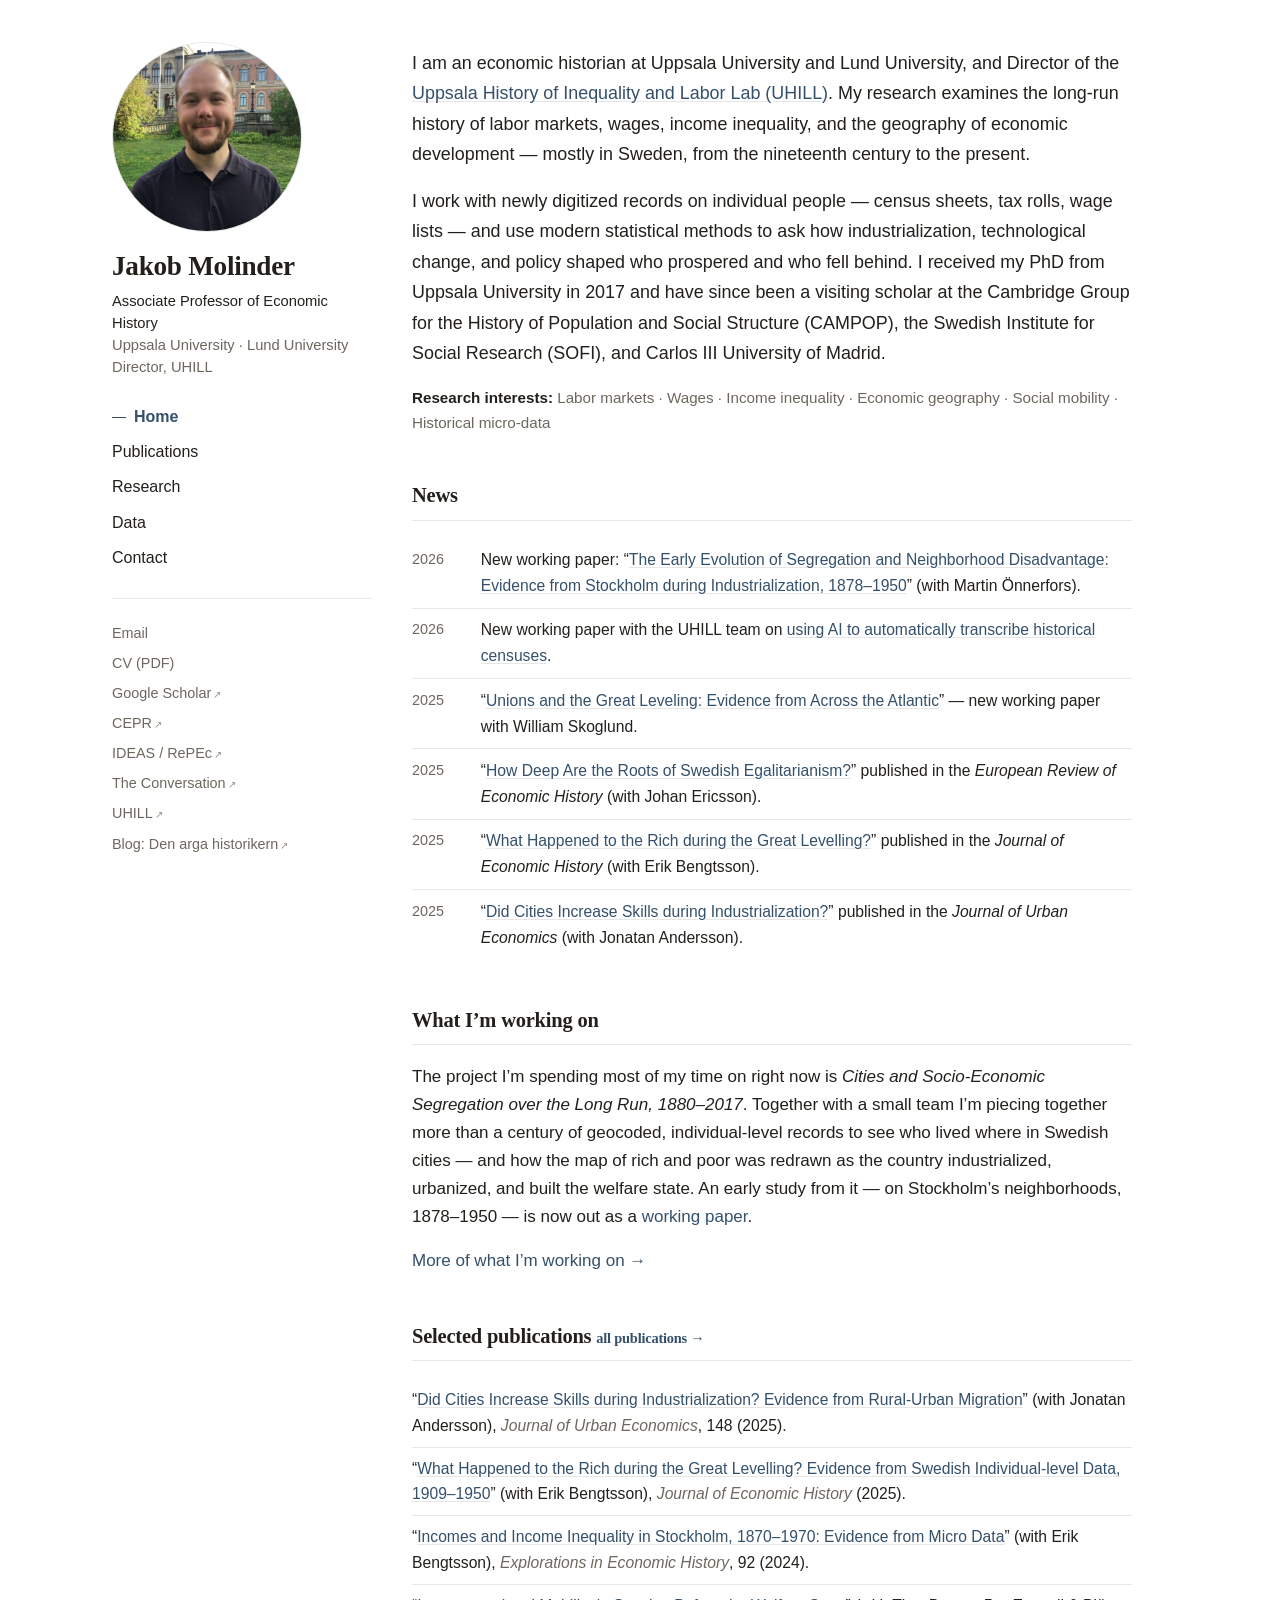
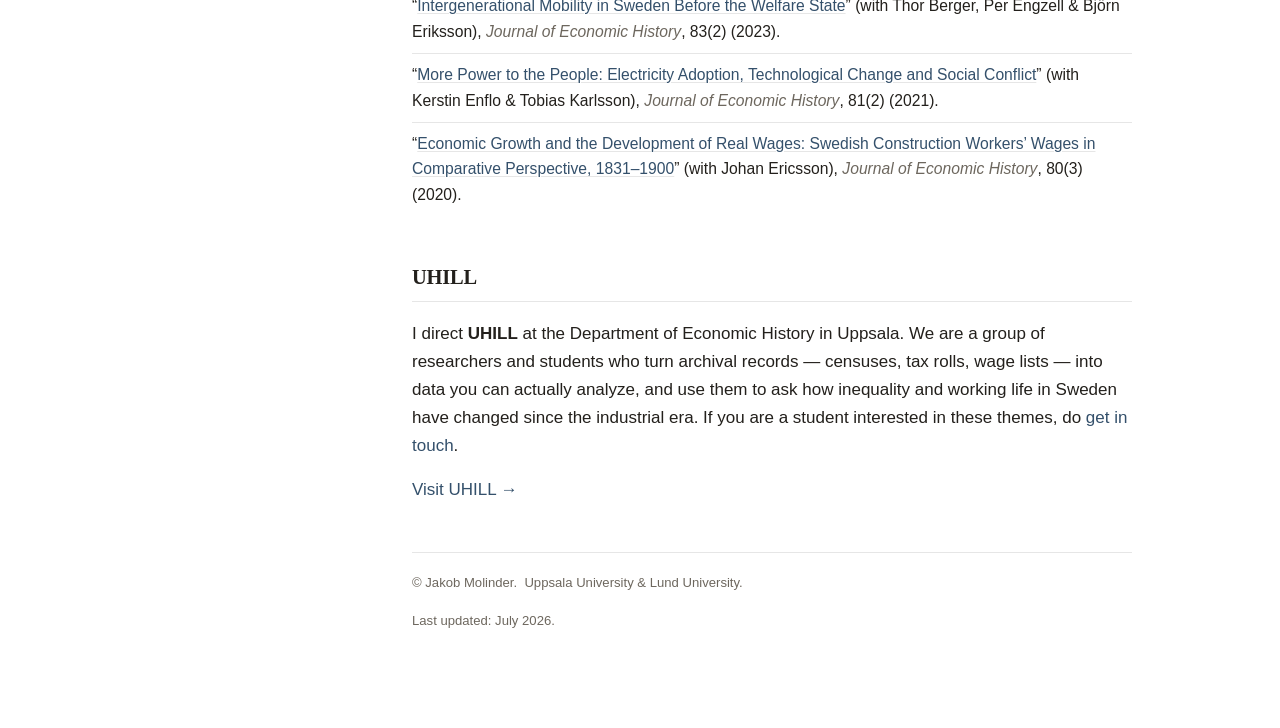
==== commit 6b0ed826: "Tone down 'closest to my heart' to 'spending most of my time on' Co-Authored-By: Claude Opus 4.8 (1M" ====
--- a/index.html
+++ b/index.html
@@ -4,7 +4,7 @@
   <meta charset="utf-8">
   <meta name="viewport" content="width=device-width, initial-scale=1">
   <title>Jakob Molinder — Economic Historian</title>
-  <meta name="description" content="Jakob Molinder is an economic historian at Uppsala and Lund University and Director of the Uppsala History of Inequality and Labor Lab (UHILL). Research on labor markets, wages, inequality and the geography of economic development.">
+  <meta name="description" content="Jakob Molinder is an economic historian at Uppsala University and Lund University and Director of the Uppsala History of Inequality and Labor Lab (UHILL). Research on labor markets, wages, inequality and the geography of economic development.">
   <link rel="canonical" href="https://jakobmolinder-uu.github.io/">
   <link rel="icon" href="assets/img/favicon.svg" type="image/svg+xml">
   <link rel="icon" href="assets/img/favicon-48.png" sizes="48x48">
@@ -14,7 +14,7 @@
   <!-- Open Graph -->
   <meta property="og:type" content="website">
   <meta property="og:title" content="Jakob Molinder — Economic Historian">
-  <meta property="og:description" content="Economic historian at Uppsala and Lund University; Director of the UHILL. Labor markets, wages, inequality and economic geography.">
+  <meta property="og:description" content="Economic historian at Uppsala University and Lund University; Director of UHILL. Labor markets, wages, inequality and economic geography.">
   <meta property="og:url" content="https://jakobmolinder-uu.github.io/">
   <meta property="og:image" content="https://jakobmolinder-uu.github.io/assets/img/jakob-molinder.jpg">
   <meta property="og:image:alt" content="Jakob Molinder">
@@ -69,6 +69,7 @@
       <li><a href="https://scholar.google.se/citations?user=_pGQ968AAAAJ&hl=en" rel="noopener">Google Scholar<span class="ext">&#8599;</span></a></li>
       <li><a href="https://cepr.org/about/people/jakob-molinder" rel="noopener">CEPR<span class="ext">&#8599;</span></a></li>
       <li><a href="https://ideas.repec.org/f/pmo867.html" rel="noopener">IDEAS / RePEc<span class="ext">&#8599;</span></a></li>
+      <li><a href="https://theconversation.com/profiles/jakob-molinder-1233093" rel="noopener">The Conversation<span class="ext">&#8599;</span></a></li>
       <li><a href="https://www.uu.se/en/research/uppsala-history-of-inequality-and-labor-lab" rel="noopener">UHILL<span class="ext">&#8599;</span></a></li>
       <li><a href="https://denargahistorikern.com/" rel="noopener">Blog: Den arga historikern<span class="ext">&#8599;</span></a></li>
       <!-- Add ORCID / Bluesky / X here if you like, e.g.:
@@ -82,18 +83,18 @@
     <h1 class="visually-hidden">Jakob Molinder — Economic Historian</h1>
 
     <div class="lead">
-      <p>I am an economic historian at Uppsala and Lund University and Director of the
+      <p>I am an economic historian at Uppsala University and Lund University, and Director of the
       <a href="https://www.uu.se/en/research/uppsala-history-of-inequality-and-labor-lab" rel="noopener">Uppsala History of Inequality and Labor Lab (UHILL)</a>.
       My research examines the long-run history of labor markets, wages, income inequality,
       and the geography of economic development &mdash; mostly in Sweden, from the nineteenth
       century to the present.</p>
 
-      <p>I combine newly digitized, micro-level historical data with modern econometric methods
-      to ask how industrialization, technological change, and policy shaped who prospered and
-      who fell behind. I received my PhD from Uppsala University in 2017 and have since been a
-      visiting scholar at the Cambridge Group for the History of Population and Social Structure
-      (CAMPOP), the Swedish Institute for Social Research (SOFI), and University Carlos&nbsp;III
-      in Madrid.</p>
+      <p>I work with newly digitized records on individual people &mdash; census sheets, tax
+      rolls, wage lists &mdash; and use modern statistical methods to ask how industrialization,
+      technological change, and policy shaped who prospered and who fell behind. I received my
+      PhD from Uppsala University in 2017 and have since been a visiting scholar at the Cambridge
+      Group for the History of Population and Social Structure (CAMPOP), the Swedish Institute
+      for Social Research (SOFI), and Carlos&nbsp;III University of Madrid.</p>
     </div>
 
     <p class="tags"><span class="label">Research interests:</span> Labor markets &middot; Wages &middot; Income inequality &middot; Economic geography &middot; Social mobility &middot; Historical micro-data</p>
@@ -103,19 +104,19 @@
       <h2 class="section__head" id="news-h">News</h2>
       <ul class="news">
         <li><span class="yr">2026</span><span class="what">New working paper: &ldquo;<a href="https://ehes.org/wp/EHES_294.pdf" rel="noopener">The Early Evolution of Segregation and Neighborhood Disadvantage: Evidence from Stockholm during Industrialization, 1878&ndash;1950</a>&rdquo; (with Martin Önnerfors).</span></li>
-        <li><span class="yr">2026</span><span class="what">New working paper with the UHILL team on <a href="https://ehes.org/wp-content/uploads/2026/02/EHES_298.pdf" rel="noopener">automated historical census digitization using image augmentation and transformer-based methods</a>.</span></li>
+        <li><span class="yr">2026</span><span class="what">New working paper with the UHILL team on <a href="https://ehes.org/wp-content/uploads/2026/02/EHES_298.pdf" rel="noopener">using AI to automatically transcribe historical censuses</a>.</span></li>
         <li><span class="yr">2025</span><span class="what">&ldquo;<a href="https://ehes.org/wp/EHES_292.pdf" rel="noopener">Unions and the Great Leveling: Evidence from Across the Atlantic</a>&rdquo; &mdash; new working paper with William Skoglund.</span></li>
         <li><span class="yr">2025</span><span class="what">&ldquo;<a href="https://doi.org/10.1093/ereh/heaf008" rel="noopener">How Deep Are the Roots of Swedish Egalitarianism?</a>&rdquo; published in the <em>European Review of Economic History</em> (with Johan Ericsson).</span></li>
-        <li><span class="yr">2025</span><span class="what">&ldquo;<a href="https://lup.lub.lu.se/search/files/108841662/LUPEH_230.pdf" rel="noopener">What Happened to the Rich during the Great Levelling?</a>&rdquo; published in the <em>Journal of Economic History</em> (with Erik Bengtsson).</span></li>
-        <li><span class="yr">2025</span><span class="what">&ldquo;<a href="https://journals.uu.se/upeh/article/view/578" rel="noopener">Did Cities Increase Skills during Industrialization?</a>&rdquo; published in the <em>Journal of Urban Economics</em> (with Jonatan Andersson).</span></li>
+        <li><span class="yr">2025</span><span class="what">&ldquo;<a href="https://doi.org/10.1017/S0022050725000221" rel="noopener">What Happened to the Rich during the Great Levelling?</a>&rdquo; published in the <em>Journal of Economic History</em> (with Erik Bengtsson).</span></li>
+        <li><span class="yr">2025</span><span class="what">&ldquo;<a href="https://www.sciencedirect.com/science/article/pii/S0094119025000373" rel="noopener">Did Cities Increase Skills during Industrialization?</a>&rdquo; published in the <em>Journal of Urban Economics</em> (with Jonatan Andersson).</span></li>
       </ul>
     </section>
 
     <!-- WHAT I'M WORKING ON -->
     <section class="section" aria-labelledby="feat-h">
       <h2 class="section__head" id="feat-h">What I&rsquo;m working on</h2>
-      <p>The project closest to me right now is <em>Cities and Socio-Economic Segregation over the
-      Long Run, 1880&ndash;2017</em>. Together with a small team I&rsquo;m piecing together more than
+      <p>The project I&rsquo;m spending most of my time on right now is <em>Cities and Socio-Economic
+      Segregation over the Long Run, 1880&ndash;2017</em>. Together with a small team I&rsquo;m piecing together more than
       a century of geocoded, individual-level records to see who lived where in Swedish cities
       &mdash; and how the map of rich and poor was redrawn as the country industrialized, urbanized,
       and built the welfare state. An early study from it &mdash; on Stockholm&rsquo;s neighborhoods,
@@ -128,23 +129,23 @@
     <section class="section" aria-labelledby="pubs-h">
       <h2 class="section__head" id="pubs-h">Selected publications <a class="section__more" href="publications.html">all publications &rarr;</a></h2>
       <ul class="selected">
-        <li>&ldquo;Did Cities Increase Skills during Industrialization? Evidence from Rural-Urban Migration&rdquo; (with Jonatan Andersson), <span class="venue">Journal of Urban Economics</span>, 148 (2025).</li>
-        <li>&ldquo;What Happened to the Rich during the Great Levelling? Evidence from Swedish Individual-level Data, 1909&ndash;1950&rdquo; (with Erik Bengtsson), <span class="venue">Journal of Economic History</span> (2025).</li>
-        <li>&ldquo;Incomes and Income Inequality in Stockholm, 1870&ndash;1970: Evidence from Micro Data&rdquo; (with Erik Bengtsson), <span class="venue">Explorations in Economic History</span>, 92 (2024).</li>
-        <li>&ldquo;Intergenerational Mobility in Sweden Before the Welfare State&rdquo; (with Thor Berger, Per Engzell &amp; Björn Eriksson), <span class="venue">Journal of Economic History</span>, 83(2) (2023).</li>
-        <li>&ldquo;More Power to the People: Electricity Adoption, Technological Change and Social Conflict&rdquo; (with Kerstin Enflo &amp; Tobias Karlsson), <span class="venue">Journal of Economic History</span>, 81(2) (2021).</li>
-        <li>&ldquo;Economic Growth and the Development of Real Wages: Swedish Construction Workers&rsquo; Wages in Comparative Perspective, 1831&ndash;1900&rdquo; (with Johan Ericsson), <span class="venue">Journal of Economic History</span>, 80(3) (2020).</li>
+        <li>&ldquo;<a href="https://www.sciencedirect.com/science/article/pii/S0094119025000373" rel="noopener">Did Cities Increase Skills during Industrialization? Evidence from Rural-Urban Migration</a>&rdquo; (with Jonatan Andersson), <span class="venue">Journal of Urban Economics</span>, 148 (2025).</li>
+        <li>&ldquo;<a href="https://doi.org/10.1017/S0022050725000221" rel="noopener">What Happened to the Rich during the Great Levelling? Evidence from Swedish Individual-level Data, 1909&ndash;1950</a>&rdquo; (with Erik Bengtsson), <span class="venue">Journal of Economic History</span> (2025).</li>
+        <li>&ldquo;<a href="https://www.sciencedirect.com/science/article/pii/S0014498323000621" rel="noopener">Incomes and Income Inequality in Stockholm, 1870&ndash;1970: Evidence from Micro Data</a>&rdquo; (with Erik Bengtsson), <span class="venue">Explorations in Economic History</span>, 92 (2024).</li>
+        <li>&ldquo;<a href="https://doi.org/10.1017/S0022050723000098" rel="noopener">Intergenerational Mobility in Sweden Before the Welfare State</a>&rdquo; (with Thor Berger, Per Engzell &amp; Björn Eriksson), <span class="venue">Journal of Economic History</span>, 83(2) (2023).</li>
+        <li>&ldquo;<a href="https://www.cambridge.org/core/journals/journal-of-economic-history/article/more-power-to-the-people-electricity-adoption-technological-change-and-labor-conflict/63B6909C4CEC0038680E0802444862BB" rel="noopener">More Power to the People: Electricity Adoption, Technological Change and Social Conflict</a>&rdquo; (with Kerstin Enflo &amp; Tobias Karlsson), <span class="venue">Journal of Economic History</span>, 81(2) (2021).</li>
+        <li>&ldquo;<a href="https://www.cambridge.org/core/journals/journal-of-economic-history/article/economic-growth-and-the-development-of-real-wages-swedish-construction-workers-wages-in-comparative-perspective-18311900/0DF23AF465F4E9464162A69ACEBD327B" rel="noopener">Economic Growth and the Development of Real Wages: Swedish Construction Workers&rsquo; Wages in Comparative Perspective, 1831&ndash;1900</a>&rdquo; (with Johan Ericsson), <span class="venue">Journal of Economic History</span>, 80(3) (2020).</li>
       </ul>
     </section>
 
     <!-- UHILL -->
     <section class="section" aria-labelledby="uhill-h">
       <h2 class="section__head" id="uhill-h">UHILL</h2>
-      <p>I direct the <strong>Uppsala History of Inequality and Labor Lab (UHILL)</strong> at the
-      Department of Economic History, Uppsala University. The lab studies economic inequality
-      and labor markets from the industrial era to the present, building large historical
-      micro-datasets and applying modern econometric methods to understand the forces that
-      shape economic disparities. We also supervise student work on related themes.</p>
+      <p>I direct <strong>UHILL</strong> at the Department of Economic History in Uppsala. We are
+      a group of researchers and students who turn archival records &mdash; censuses, tax rolls,
+      wage lists &mdash; into data you can actually analyze, and use them to ask how inequality
+      and working life in Sweden have changed since the industrial era. If you are a student
+      interested in these themes, do <a href="contact.html">get in touch</a>.</p>
       <p><a href="https://www.uu.se/en/research/uppsala-history-of-inequality-and-labor-lab" rel="noopener">Visit UHILL &rarr;</a></p>
     </section>
 
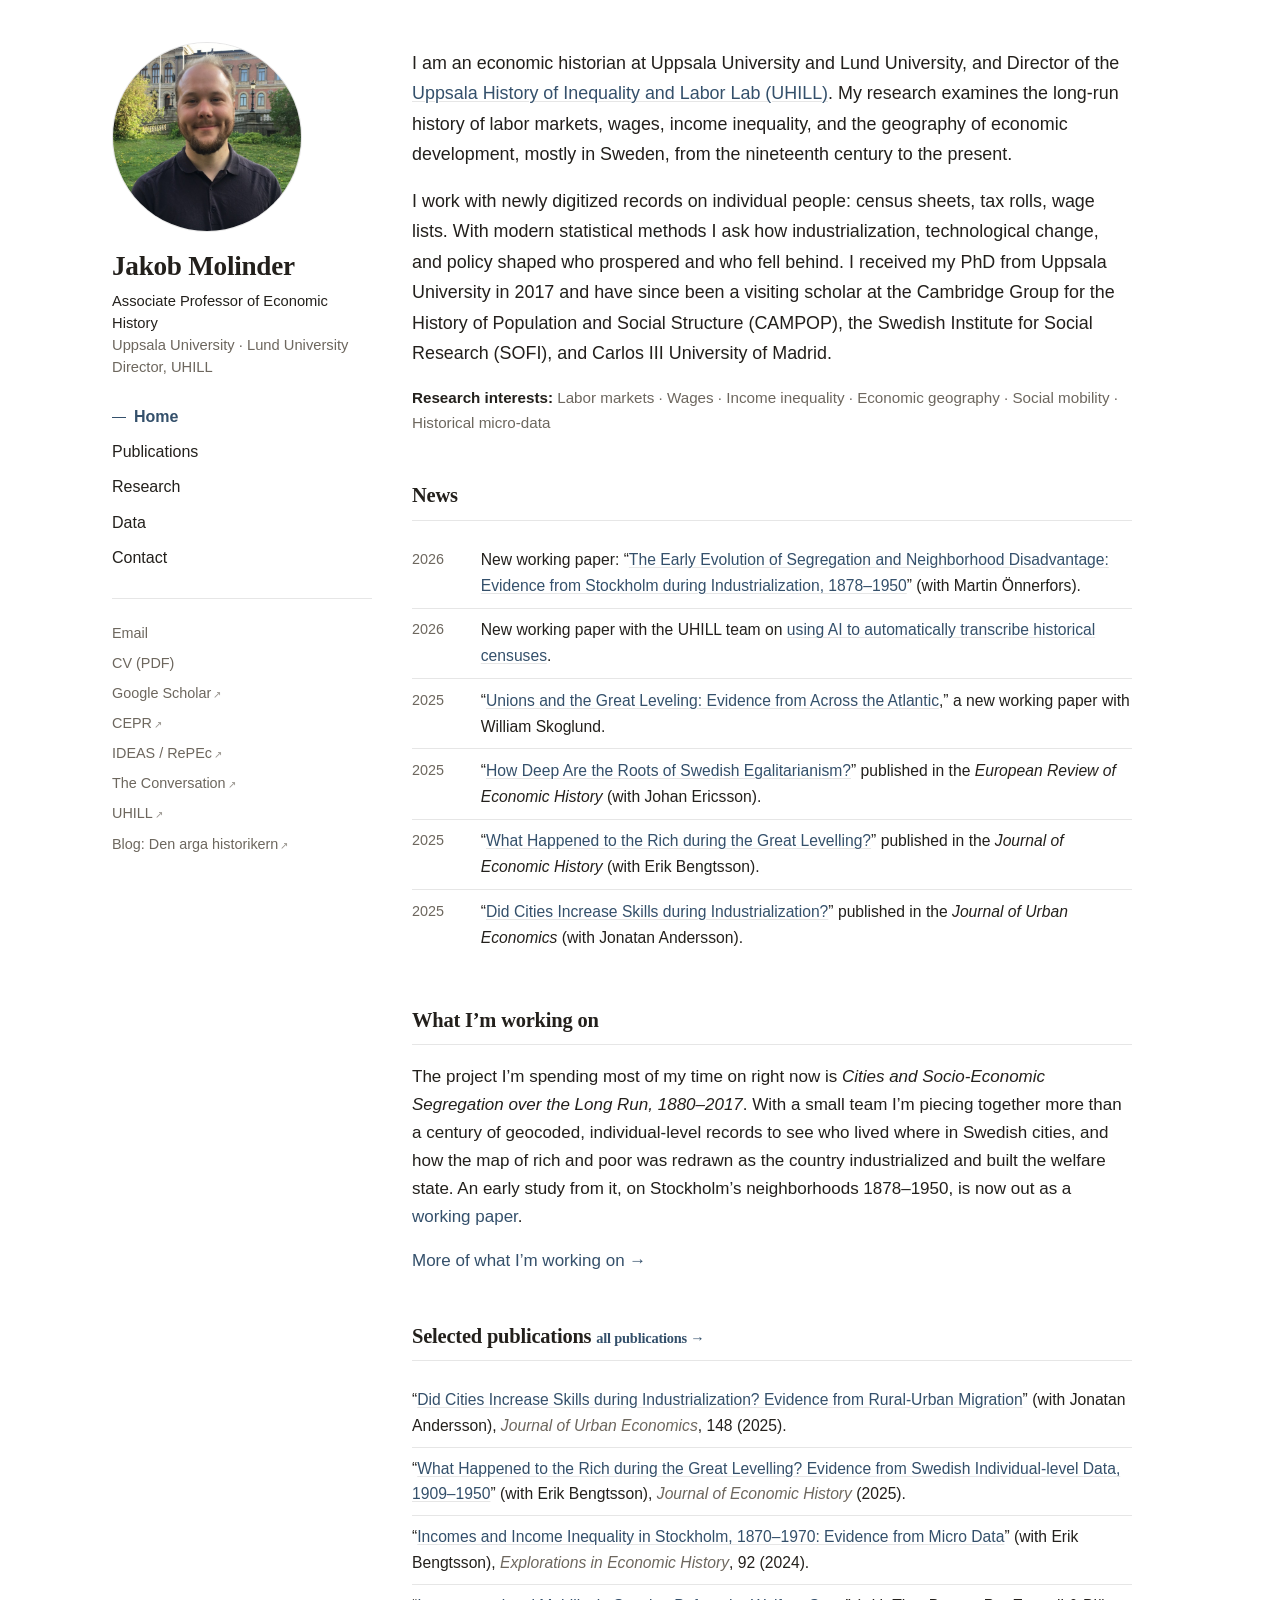
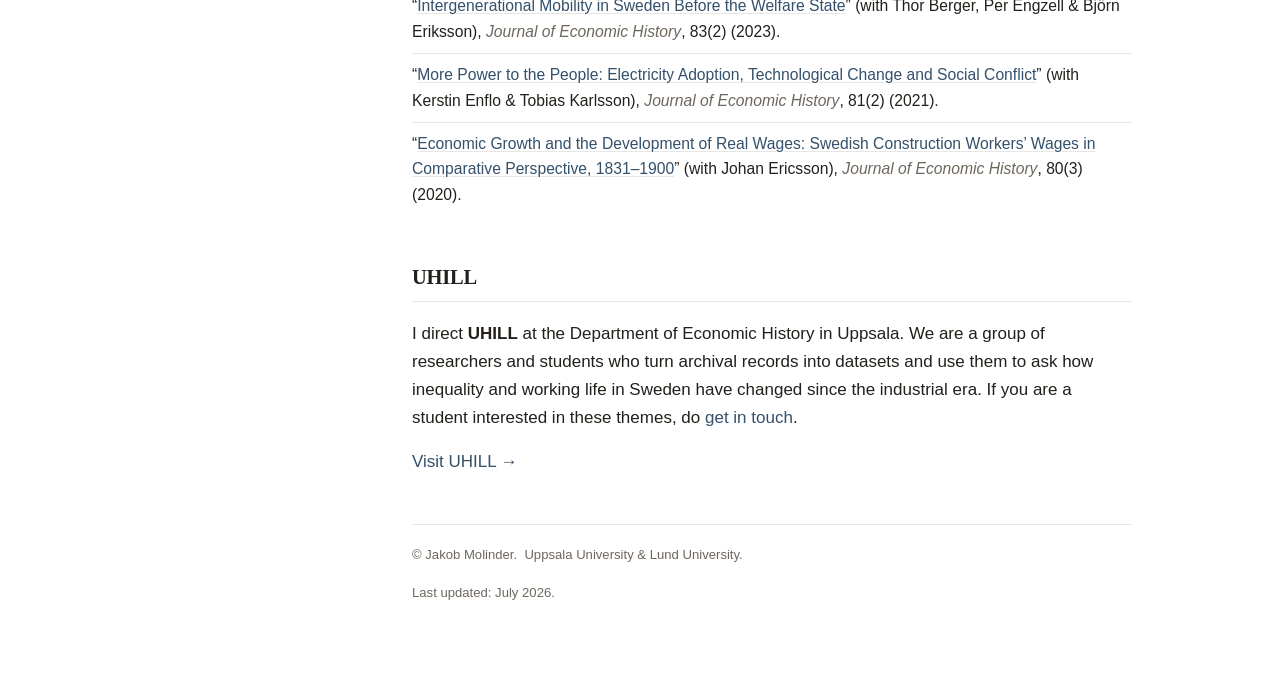
==== commit 12e6374c: "Apply humanizer skill to site prose: remove all em dashes, drop 'actually', deduplicate record-list " ====
--- a/index.html
+++ b/index.html
@@ -86,13 +86,13 @@
       <p>I am an economic historian at Uppsala University and Lund University, and Director of the
       <a href="https://www.uu.se/en/research/uppsala-history-of-inequality-and-labor-lab" rel="noopener">Uppsala History of Inequality and Labor Lab (UHILL)</a>.
       My research examines the long-run history of labor markets, wages, income inequality,
-      and the geography of economic development &mdash; mostly in Sweden, from the nineteenth
+      and the geography of economic development, mostly in Sweden, from the nineteenth
       century to the present.</p>
 
-      <p>I work with newly digitized records on individual people &mdash; census sheets, tax
-      rolls, wage lists &mdash; and use modern statistical methods to ask how industrialization,
-      technological change, and policy shaped who prospered and who fell behind. I received my
-      PhD from Uppsala University in 2017 and have since been a visiting scholar at the Cambridge
+      <p>I work with newly digitized records on individual people: census sheets, tax rolls,
+      wage lists. With modern statistical methods I ask how industrialization, technological
+      change, and policy shaped who prospered and who fell behind. I received my PhD from
+      Uppsala University in 2017 and have since been a visiting scholar at the Cambridge
       Group for the History of Population and Social Structure (CAMPOP), the Swedish Institute
       for Social Research (SOFI), and Carlos&nbsp;III University of Madrid.</p>
     </div>
@@ -105,7 +105,7 @@
       <ul class="news">
         <li><span class="yr">2026</span><span class="what">New working paper: &ldquo;<a href="https://ehes.org/wp/EHES_294.pdf" rel="noopener">The Early Evolution of Segregation and Neighborhood Disadvantage: Evidence from Stockholm during Industrialization, 1878&ndash;1950</a>&rdquo; (with Martin Önnerfors).</span></li>
         <li><span class="yr">2026</span><span class="what">New working paper with the UHILL team on <a href="https://ehes.org/wp-content/uploads/2026/02/EHES_298.pdf" rel="noopener">using AI to automatically transcribe historical censuses</a>.</span></li>
-        <li><span class="yr">2025</span><span class="what">&ldquo;<a href="https://ehes.org/wp/EHES_292.pdf" rel="noopener">Unions and the Great Leveling: Evidence from Across the Atlantic</a>&rdquo; &mdash; new working paper with William Skoglund.</span></li>
+        <li><span class="yr">2025</span><span class="what">&ldquo;<a href="https://ehes.org/wp/EHES_292.pdf" rel="noopener">Unions and the Great Leveling: Evidence from Across the Atlantic</a>,&rdquo; a new working paper with William Skoglund.</span></li>
         <li><span class="yr">2025</span><span class="what">&ldquo;<a href="https://doi.org/10.1093/ereh/heaf008" rel="noopener">How Deep Are the Roots of Swedish Egalitarianism?</a>&rdquo; published in the <em>European Review of Economic History</em> (with Johan Ericsson).</span></li>
         <li><span class="yr">2025</span><span class="what">&ldquo;<a href="https://doi.org/10.1017/S0022050725000221" rel="noopener">What Happened to the Rich during the Great Levelling?</a>&rdquo; published in the <em>Journal of Economic History</em> (with Erik Bengtsson).</span></li>
         <li><span class="yr">2025</span><span class="what">&ldquo;<a href="https://www.sciencedirect.com/science/article/pii/S0094119025000373" rel="noopener">Did Cities Increase Skills during Industrialization?</a>&rdquo; published in the <em>Journal of Urban Economics</em> (with Jonatan Andersson).</span></li>
@@ -116,12 +116,11 @@
     <section class="section" aria-labelledby="feat-h">
       <h2 class="section__head" id="feat-h">What I&rsquo;m working on</h2>
       <p>The project I&rsquo;m spending most of my time on right now is <em>Cities and Socio-Economic
-      Segregation over the Long Run, 1880&ndash;2017</em>. Together with a small team I&rsquo;m piecing together more than
-      a century of geocoded, individual-level records to see who lived where in Swedish cities
-      &mdash; and how the map of rich and poor was redrawn as the country industrialized, urbanized,
-      and built the welfare state. An early study from it &mdash; on Stockholm&rsquo;s neighborhoods,
-      1878&ndash;1950 &mdash; is now out as a
-      <a href="https://ehes.org/wp/EHES_294.pdf" rel="noopener">working paper</a>.</p>
+      Segregation over the Long Run, 1880&ndash;2017</em>. With a small team I&rsquo;m piecing together
+      more than a century of geocoded, individual-level records to see who lived where in Swedish
+      cities, and how the map of rich and poor was redrawn as the country industrialized and built
+      the welfare state. An early study from it, on Stockholm&rsquo;s neighborhoods 1878&ndash;1950,
+      is now out as a <a href="https://ehes.org/wp/EHES_294.pdf" rel="noopener">working paper</a>.</p>
       <p><a href="research.html">More of what I&rsquo;m working on &rarr;</a></p>
     </section>
 
@@ -142,10 +141,9 @@
     <section class="section" aria-labelledby="uhill-h">
       <h2 class="section__head" id="uhill-h">UHILL</h2>
       <p>I direct <strong>UHILL</strong> at the Department of Economic History in Uppsala. We are
-      a group of researchers and students who turn archival records &mdash; censuses, tax rolls,
-      wage lists &mdash; into data you can actually analyze, and use them to ask how inequality
-      and working life in Sweden have changed since the industrial era. If you are a student
-      interested in these themes, do <a href="contact.html">get in touch</a>.</p>
+      a group of researchers and students who turn archival records into datasets and use them
+      to ask how inequality and working life in Sweden have changed since the industrial era.
+      If you are a student interested in these themes, do <a href="contact.html">get in touch</a>.</p>
       <p><a href="https://www.uu.se/en/research/uppsala-history-of-inequality-and-labor-lab" rel="noopener">Visit UHILL &rarr;</a></p>
     </section>
 
